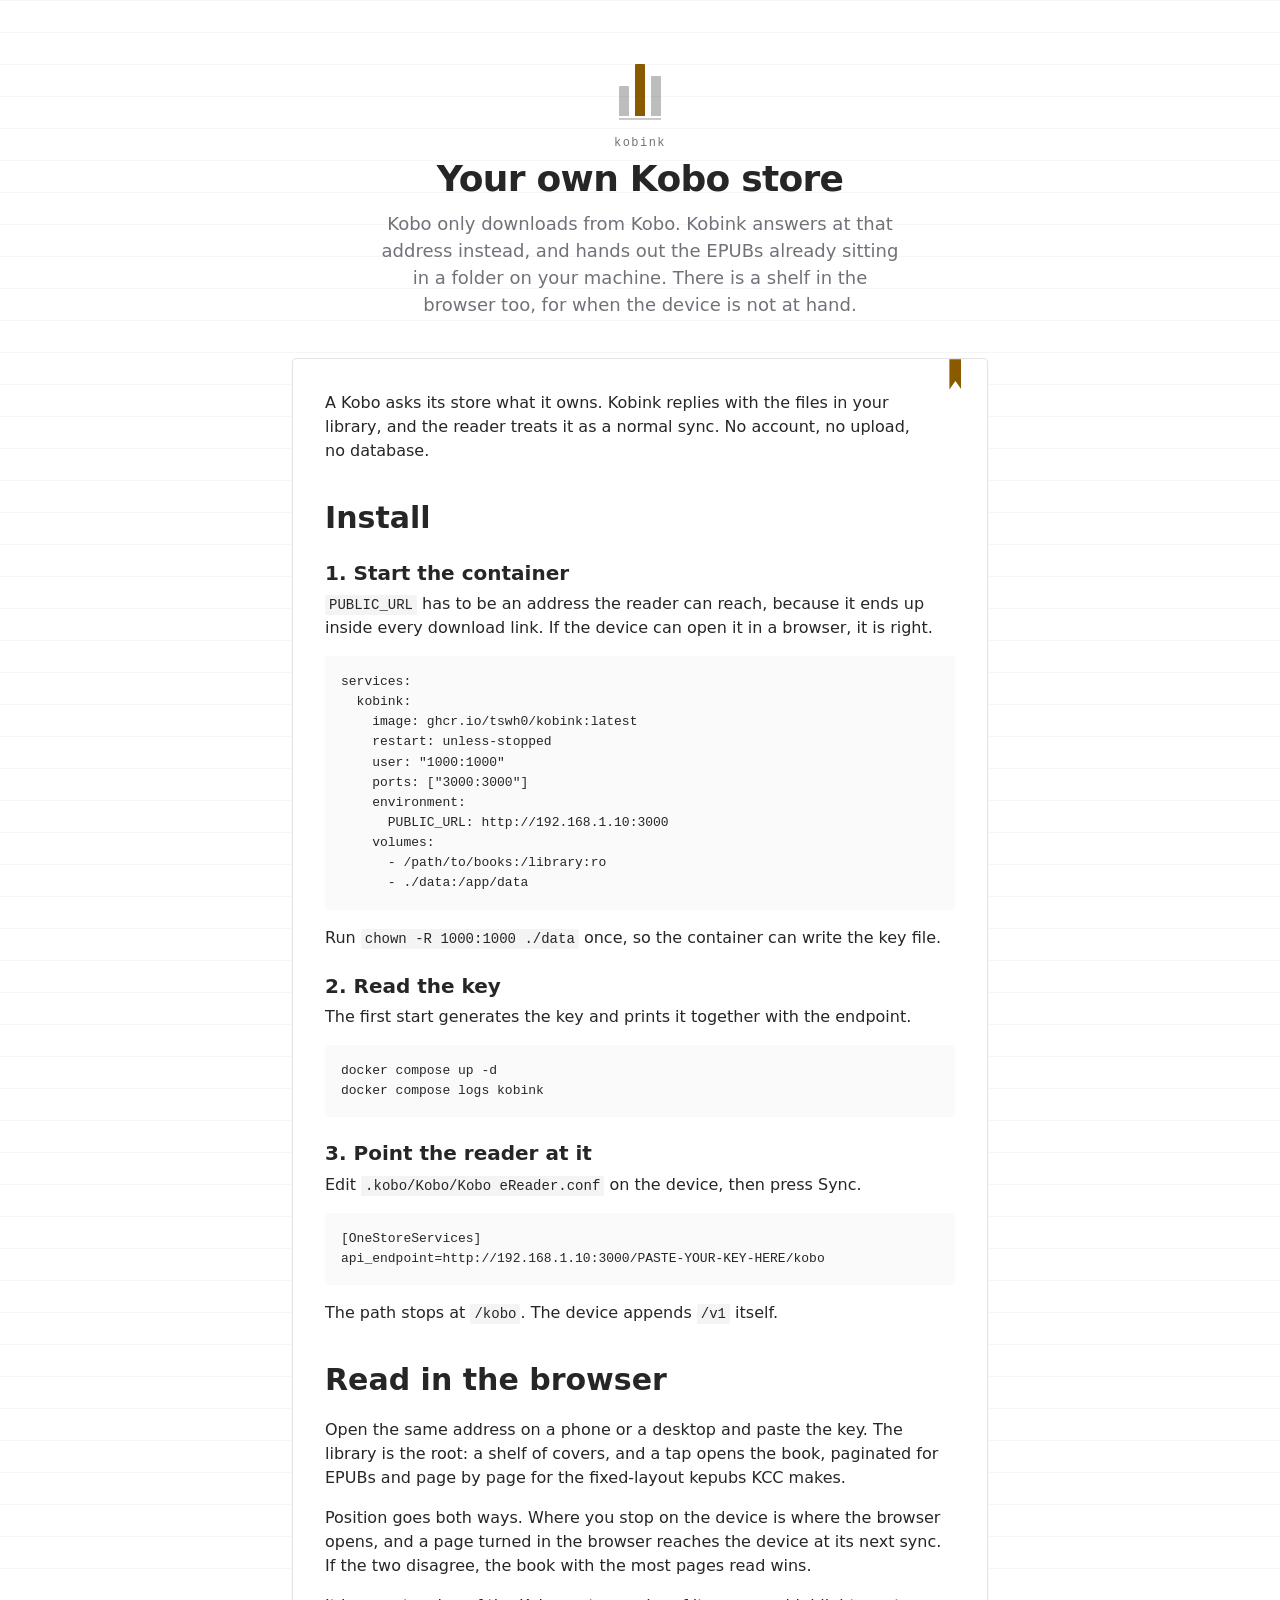
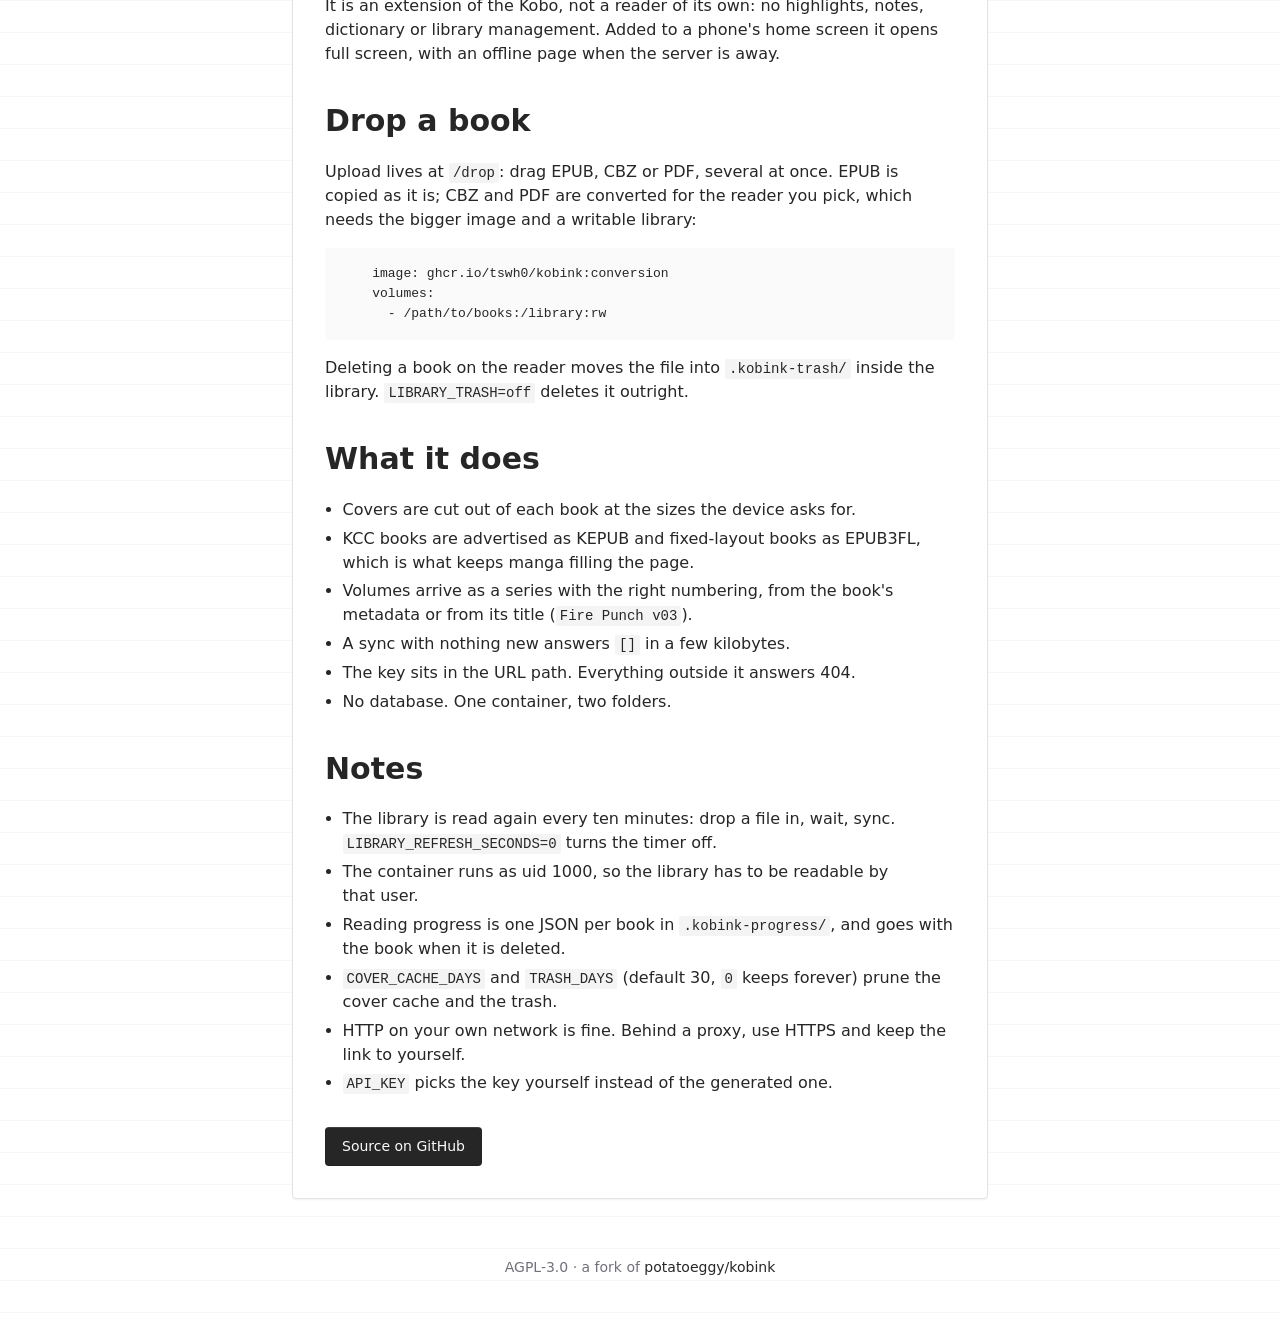
==== site/index.html @ 15091111 "docs: the whole install site lives here, not on the VPS site/ now holds exactly what Caddy serves at" ====
<!doctype html>
<html lang="en">
<head>
<meta charset="utf-8">
<meta name="viewport" content="width=device-width, initial-scale=1, viewport-fit=cover">
<title>kobink · your own Kobo store</title>
<meta name="description" content="Kobink answers the Kobo store's address from your own machine and serves the EPUBs in a folder, with a shelf and reader in the browser.">
<meta name="theme-color" content="#ffffff" media="(prefers-color-scheme: light)">
<meta name="theme-color" content="#0c0c0d" media="(prefers-color-scheme: dark)">
<link rel="stylesheet" href="oat.min.css">
<link rel="stylesheet" href="page.css">
<link rel="icon" href="favicon.ico" sizes="any">
<link rel="icon" type="image/png" href="favicon-32.png" sizes="32x32">
<link rel="icon" type="image/png" href="favicon-192.png" sizes="192x192">
<link rel="apple-touch-icon" href="apple-touch-icon.png">
</head>
<body>

<header class="hero">
  <span class="mark" aria-hidden="true"><i></i><i></i><i></i></span>
  <p class="eyebrow">kobink</p>
  <h1>Your own Kobo store</h1>
  <p class="lede">Kobo only downloads from Kobo. Kobink answers at that address instead, and hands out the EPUBs already sitting in a folder on your machine. There is a shelf in the browser too, for when the device is not at hand.</p>
</header>

<main class="shell">
  <article class="card">
    <p>A Kobo asks its store what it owns. Kobink replies with the files in your library, and the reader treats it as a normal sync. No account, no upload, no database.</p>

    <h2>Install</h2>

    <h3>1. Start the container</h3>
    <p><code>PUBLIC_URL</code> has to be an address the reader can reach, because it ends up inside every download link. If the device can open it in a browser, it is right.</p>
<pre><code>services:
  kobink:
    image: ghcr.io/tswh0/kobink:latest
    restart: unless-stopped
    user: "1000:1000"
    ports: ["3000:3000"]
    environment:
      PUBLIC_URL: http://192.168.1.10:3000
    volumes:
      - /path/to/books:/library:ro
      - ./data:/app/data</code></pre>
    <p>Run <code>chown -R 1000:1000 ./data</code> once, so the container can write the key file.</p>

    <h3>2. Read the key</h3>
    <p>The first start generates the key and prints it together with the endpoint.</p>
<pre><code>docker compose up -d
docker compose logs kobink</code></pre>

    <h3>3. Point the reader at it</h3>
    <p>Edit <code>.kobo/Kobo/Kobo eReader.conf</code> on the device, then press Sync.</p>
<pre><code>[OneStoreServices]
api_endpoint=http://192.168.1.10:3000/PASTE-YOUR-KEY-HERE/kobo</code></pre>
    <p>The path stops at <code>/kobo</code>. The device appends <code>/v1</code> itself.</p>

    <h2>Read in the browser</h2>
    <p>Open the same address on a phone or a desktop and paste the key. The library is the root: a shelf of covers, and a tap opens the book, paginated for EPUBs and page by page for the fixed-layout kepubs KCC makes.</p>
    <p>Position goes both ways. Where you stop on the device is where the browser opens, and a page turned in the browser reaches the device at its next sync. If the two disagree, the book with the most pages read wins.</p>
    <p>It is an extension of the Kobo, not a reader of its own: no highlights, notes, dictionary or library management. Added to a phone's home screen it opens full screen, with an offline page when the server is away.</p>

    <h2>Drop a book</h2>
    <p>Upload lives at <code>/drop</code>: drag EPUB, CBZ or PDF, several at once. EPUB is copied as it is; CBZ and PDF are converted for the reader you pick, which needs the bigger image and a writable library:</p>
<pre><code>    image: ghcr.io/tswh0/kobink:conversion
    volumes:
      - /path/to/books:/library:rw</code></pre>
    <p>Deleting a book on the reader moves the file into <code>.kobink-trash/</code> inside the library. <code>LIBRARY_TRASH=off</code> deletes it outright.</p>

    <h2>What it does</h2>
    <ul>
      <li>Covers are cut out of each book at the sizes the device asks for.</li>
      <li>KCC books are advertised as KEPUB and fixed-layout books as EPUB3FL, which is what keeps manga filling the page.</li>
      <li>Volumes arrive as a series with the right numbering, from the book's metadata or from its title (<code>Fire Punch v03</code>).</li>
      <li>A sync with nothing new answers <code>[]</code> in a few kilobytes.</li>
      <li>The key sits in the URL path. Everything outside it answers 404.</li>
      <li>No database. One container, two folders.</li>
    </ul>

    <h2>Notes</h2>
    <ul>
      <li>The library is read again every ten minutes: drop a file in, wait, sync. <code>LIBRARY_REFRESH_SECONDS=0</code> turns the timer off.</li>
      <li>The container runs as uid 1000, so the library has to be readable by that user.</li>
      <li>Reading progress is one JSON per book in <code>.kobink-progress/</code>, and goes with the book when it is deleted.</li>
      <li><code>COVER_CACHE_DAYS</code> and <code>TRASH_DAYS</code> (default 30, <code>0</code> keeps forever) prune the cover cache and the trash.</li>
      <li>HTTP on your own network is fine. Behind a proxy, use HTTPS and keep the link to yourself.</li>
      <li><code>API_KEY</code> picks the key yourself instead of the generated one.</li>
    </ul>

    <p class="mt-8"><a class="button" href="https://github.com/tswh0/kobink">Source on GitHub</a></p>
  </article>
</main>

<footer>
  <small>AGPL-3.0 · a fork of <a href="https://github.com/potatoeggy/kobink">potatoeggy/kobink</a></small>
</footer>

</body>
</html>
---- site/oat.min.css ----
@layer theme,base,components,animations,utilities;@layer base{*,*:before,*:after{box-sizing:border-box;-webkit-tap-highlight-color:transparent}*{margin:0}html{tab-size:4}body,dialog,[popover]{font-family:var(--font-sans);font-size:var(--text-regular);line-height:var(--leading-normal);color:var(--foreground)}body{background-color:var(--background);color:var(--foreground);-webkit-font-smoothing:antialiased}main{padding-block-start:var(--space-8)}img,picture,video,canvas,svg{max-width:100%}p,h1,h2,h3,h4,h5,h6{overflow-wrap:break-word}h1,h2,h3,h4,h5,h6{font-weight:var(--font-semibold);line-height:1.25;&:first-child{margin-block-start:0}}h1{font-size:var(--text-1);margin:var(--space-10) 0 var(--space-6)}h2{font-size:var(--text-2);margin:var(--space-8) 0 var(--space-5)}h3{font-size:var(--text-3);margin:var(--space-6) 0 var(--space-4)}h4{font-size:var(--text-4);margin:var(--space-5) 0 var(--space-3)}h5{font-size:var(--text-5);margin:var(--space-4) 0 var(--space-2)}h6{font-size:var(--text-regular);margin:var(--space-4) 0 var(--space-2)}p{margin-block-end:var(--space-4);&:last-child{margin-block-end:0}}a{color:var(--primary);text-decoration:none;text-underline-offset:2px;transition:color var(--transition-fast);&:hover{color:rgb(from var(--primary) r g b / .8)}}:is(p,blockquote,figcaption) a{text-decoration:underline}strong,b{font-weight:var(--font-semibold)}em,i{font-style:italic}small{font-size:var(--text-7)}code{font-family:var(--font-mono);font-size:.875em;padding:calc(var(--space-1) / 2) var(--space-1);background-color:var(--muted);border-radius:var(--radius-small)}pre{font-family:var(--font-mono);padding:var(--space-4);background-color:var(--faint);border-radius:var(--radius-medium);overflow-x:auto;margin-block-end:var(--space-4);code{padding:0;background:none;border-radius:0}}blockquote{border-inline-start:2px solid var(--border);padding-inline-start:var(--space-4);margin:var(--space-4) 0;color:var(--muted-foreground);font-style:italic}hr{border:none;border-top:1px solid var(--border);margin:var(--space-8) 0}ul,ol{padding-inline-start:var(--space-6);margin-block-end:var(--space-4)}ul{list-style-type:disc}ol{list-style-type:decimal}li{margin-block-end:var(--space-1)}mark{background-color:rgb(from var(--warning) r g b / .3);padding:calc(var(--space-1) / 2) var(--space-1);border-radius:var(--radius-small)}[hidden]{display:none}:focus-visible{outline:2px solid var(--ring);outline-offset:2px}:disabled,[aria-disabled=true]{cursor:not-allowed;opacity:.5}}@layer theme{:root{color-scheme:light dark;--background: light-dark(#fff, #09090b);--foreground: light-dark(#262626, #e5e5e5);--card: light-dark(#fff, #18181b);--card-foreground: light-dark(#262626, #e5e5e5);--primary: light-dark(#262626, #e5e5e5);--primary-foreground: light-dark(#fafafa, #18181b);--secondary: light-dark(#f4f4f5, #27272a);--secondary-foreground: light-dark(#262626, #fafafa);--muted: light-dark(#f4f4f5, #27272a);--muted-foreground: light-dark(#71717a, #a1a1aa);--faint: light-dark(#fafafa, #1e1e21);--faint-foreground: light-dark(#a1a1aa, #71717a);--accent: light-dark(#f4f4f5, #27272a);--danger: light-dark(#d32f2f, #f4807b);--danger-foreground: light-dark(#fafafa, #18181b);--success: light-dark(#008032, #6cc070);--success-foreground: light-dark(#fafafa, #18181b);--warning: light-dark(#a65b00, #f0a030);--warning-foreground: #09090b;--border: light-dark(#e4e4e7, #303036);--input: light-dark(#e4e4e7, #3f3f46);--ring: light-dark(#71717a, #a1a1aa);--space-1: .25rem;--space-2: .5rem;--space-3: .75rem;--space-4: 1rem;--space-5: 1.25rem;--space-6: 1.5rem;--space-8: 2rem;--space-10: 2.5rem;--space-12: 3rem;--space-14: 3.5rem;--space-16: 4rem;--space-18: 4.5rem;--radius-small: .125rem;--radius-medium: .25rem;--radius-large: .5rem;--radius-full: 9999px;--bar-height: .5rem;--font-sans: system-ui, sans-serif;--font-mono: ui-monospace, Consolas, monospace;--text-1: clamp(1.75rem, 1.5rem + 1.1vw, 2.25rem);--text-2: clamp(1.5rem, 1.3rem + .8vw, 1.875rem);--text-3: clamp(1.25rem, 1.1rem + .5vw, 1.5rem);--text-4: clamp(1.125rem, 1.05rem + .3vw, 1.25rem);--text-5: 1.125rem;--text-6: 1rem;--text-7: .875rem;--text-8: .75rem;--text-regular: var(--text-6);--leading-normal: 1.5;--font-normal: 400;--font-medium: 500;--font-semibold: 600;--font-bold: 600;--shadow-small: 0 1px 2px rgb(0 0 0 / .06);--shadow-medium: 0 1px 2px rgb(0 0 0 / .08), 0 3px 6px -2px rgb(0 0 0 / .12);--shadow-large: 0 2px 4px -1px rgb(0 0 0 / .1), 0 10px 20px -8px rgb(0 0 0 / .22);--transition-fast: .12s cubic-bezier(.4, 0, .2, 1);--transition: .3s cubic-bezier(.32, .72, 0, 1);--z-dropdown: 50;--z-modal: 200}[data-variant=success]{--_variant-color: var(--success)}[data-variant=warning]{--_variant-color: var(--warning)}:is([data-variant=danger],[data-variant=error]){--_variant-color: var(--danger)}}@layer animations{@media(prefers-reduced-motion:reduce){*,*:before,*:after{animation-duration:.01ms!important;animation-iteration-count:1!important;transition-duration:.01ms!important;scroll-behavior:auto!important}}dialog::backdrop{opacity:1;transition:opacity .15s cubic-bezier(.4,0,.2,1);@starting-style{opacity:0}}@keyframes fade-in-up{0%{opacity:0;transform:translateY(4px)}to{opacity:1;transform:translateY(0)}}}@layer components{figure[data-variant=avatar]:not([role=group]){display:inline-flex;align-items:center;justify-content:center;width:var(--sz, 2.5rem);height:var(--sz, 2.5rem);color:var(--primary);background-color:var(--muted);border-radius:var(--radius-full);font-weight:var(--font-medium);overflow:hidden;>img{width:100%;height:100%;object-fit:cover}&.small{--sz: 2rem}&.large{--sz: 3.25rem}}figure[data-variant=avatar][role=group]{display:inline-flex;align-items:center;margin:0;& figure[data-variant=avatar]{isolation:isolate;margin-inline-end:calc(var(--space-5) * -1);border:2px solid var(--background);&:last-child{margin-inline-end:0}}&.small{--sz: 2rem;& figure[data-variant=avatar]{margin-inline-end:calc(var(--space-4) * -.8);border-width:1px}}&.large{--sz: 3.25rem;& figure[data-variant=avatar]{margin-inline-end:calc(var(--space-6) * -1)}}}}@layer base{:is(button,[type=submit],[type=reset],[type=button],a.button),::file-selector-button{--_hov: color-mix(in srgb, var(--primary), var(--background) 20%);display:inline-flex;align-items:center;justify-content:center;gap:var(--space-2);padding:var(--space-2) var(--space-4);font-family:inherit;font-size:var(--text-7);font-weight:var(--font-medium);line-height:var(--leading-normal);white-space:nowrap;text-decoration:none;background-color:var(--primary);color:var(--primary-foreground);border-radius:var(--radius-medium);border:1px solid;border-color:rgb(255 255 255 / .12) rgb(0 0 0 / .08) rgb(0 0 0 / .16);transition:background-color var(--transition-fast),border-color var(--transition-fast),color var(--transition-fast),opacity var(--transition-fast),transform var(--transition-fast);&:not(:disabled){cursor:pointer}&:hover:not(:disabled){background-color:var(--_hov)}&:active:not(:disabled){transform:translate(1px,1px)}&[data-variant=secondary]{--_hov: color-mix(in srgb, var(--secondary), var(--secondary-foreground) 6%);background-color:var(--secondary);color:var(--secondary-foreground);border-color:color-mix(in srgb,var(--secondary),var(--secondary-foreground) 7%);border-right-color:#0000001a;border-bottom-color:#0000001a}&[data-variant=danger]{--_hov: color-mix(in srgb, var(--danger), black 15%);background-color:var(--danger);color:var(--danger-foreground)}&:is(.outline,.ghost){--_hov: var(--accent);background-color:transparent;color:var(--foreground);&[data-variant=danger]{--_hov: color-mix(in srgb, var(--danger), transparent 90%);color:var(--danger)}&[data-variant=secondary]{--_hov: color-mix(in srgb, var(--secondary), transparent 80%);color:var(--secondary-foreground)}}&.outline{border-color:var(--border);&[data-variant=danger]{border-color:var(--danger)}&[data-variant=secondary]{border-color:var(--secondary)}}&.ghost{border-color:transparent}&.small{padding:var(--space-1) var(--space-3);font-size:var(--text-8)}&.large{height:3rem;padding:0 var(--space-6);font-size:var(--text-regular)}&.icon{width:2.5rem;padding:0;&.small{width:2rem}&.large{width:3rem}}}::file-selector-button{background-color:transparent;color:var(--foreground);border:1px solid var(--border)}::file-selector-button:hover{background-color:var(--accent)}}@layer components{menu.buttons{list-style-type:none;padding-inline-start:0;display:inline-flex;>li{&:first-child>*{border-start-start-radius:var(--radius-medium);border-end-start-radius:var(--radius-medium)}&:last-child>*{border-start-end-radius:var(--radius-medium);border-end-end-radius:var(--radius-medium)}>*{border-radius:0}&:not(:last-child)>*{border-inline-end:1px solid rgb(from var(--primary-foreground) r g b / .2)}}}}@layer base{label{display:block;font-size:var(--text-7);font-weight:var(--font-medium);&:has(input:where([type=checkbox],[type=radio])){display:inline-flex;align-items:center;gap:var(--space-2);row-gap:0;font-weight:var(--font-normal)}}:where(input:not([type=checkbox],[type=radio],[type=range],[type=file],[type=color],[type=submit],[type=reset],[type=button]),textarea,select){font-family:var(--font-sans);width:100%;margin-block-start:var(--space-1);padding:var(--space-2) var(--space-3);font-size:var(--text-7);line-height:var(--leading-normal);background-color:var(--background);color:var(--foreground);border:1px solid var(--input);border-radius:var(--radius-medium);transition:border-color var(--transition-fast),box-shadow var(--transition-fast);&::placeholder{color:var(--muted-foreground)}&:focus{outline:none;border-color:var(--ring);box-shadow:0 0 0 3px rgb(from var(--ring) r g b / .25);z-index:1}&:disabled{background-color:var(--muted)}&:is([aria-invalid=true],:user-invalid){border-color:var(--danger);&:focus{box-shadow:0 0 0 3px rgb(from var(--danger) r g b / .2)}}}textarea{height:auto;min-height:5rem;padding:var(--space-3);resize:vertical}select{appearance:none;background-image:url("data:image/svg+xml,%3Csvg xmlns='http://www.w3.org/2000/svg' width='16' height='16' viewBox='0 0 24 24' fill='none' stroke='%2371717a' stroke-width='2'%3E%3Cpath d='m6 9 6 6 6-6'/%3E%3C/svg%3E");background-repeat:no-repeat;background-position:right var(--space-2) center;padding-inline-end:var(--space-6)}input:where([type=checkbox],[type=radio]){appearance:none;width:1rem;height:1rem;margin:0;position:relative;background-color:var(--background);border:1px solid var(--input);transition:background-color var(--transition),border-color var(--transition),box-shadow var(--transition-fast);&:checked{background-color:var(--primary);border-color:var(--primary);&:after{content:"";position:absolute;inset:0;background-color:var(--primary-foreground);mask-position:center;mask-repeat:no-repeat;mask-size:100%}}}input[type=checkbox]{border-radius:var(--radius-small);&:checked:after{mask-image:url("data:image/svg+xml,%3Csvg xmlns='http://www.w3.org/2000/svg' viewBox='0 0 24 24' fill='none' stroke='currentColor' stroke-width='4'%3E%3Cpolyline points='20 6 9 17 4 12'/%3E%3C/svg%3E")}&[role=switch]{--switch-height: calc(var(--bar-height) * 3);--switch-inset: 2px;--switch-thumb: calc(var(--switch-height) - var(--switch-inset) * 3);width:calc(var(--switch-height) * 2);height:var(--switch-height);border-radius:var(--radius-full);background-color:var(--input);&:before{content:"";position:absolute;top:50%;left:var(--switch-inset);transform:translateY(-50%);width:var(--switch-thumb);height:var(--switch-thumb);background-color:var(--background);border-radius:var(--radius-full);transition:transform .35s cubic-bezier(.34,1.56,.64,1);box-shadow:var(--shadow-small)}&:checked{background-color:var(--primary);&:after{content:none}&:before{transform:translateY(-50%) translate(var(--switch-height))}}}}input[type=radio]{border-radius:var(--radius-full);&:checked:after{mask-image:url("data:image/svg+xml,%3Csvg xmlns='http://www.w3.org/2000/svg' viewBox='0 0 16 16'%3E%3Ccircle cx='8' cy='8' r='4' fill='currentColor'/%3E%3C/svg%3E")}}:where(input:where([type=checkbox],[type=radio],[type=range]),select):not(:disabled),label:has(input:where([type=checkbox],[type=radio]):not(:disabled)){cursor:pointer}input[type=range]{width:100%;height:var(--bar-height);appearance:none;background:var(--muted);border-radius:var(--radius-full);&::-webkit-slider-thumb{appearance:none;width:1.25rem;height:1.25rem;background:var(--primary);border-radius:var(--radius-full);transition:transform var(--transition-fast);&:hover{transform:scale(1.15)}}&::-moz-range-thumb{width:1.25rem;height:1.25rem;background:var(--primary);border:none;border-radius:var(--radius-full)}}fieldset{border:1px solid var(--border);border-radius:var(--radius-medium);padding:var(--space-4);margin-block-end:var(--space-4)}legend{font-size:var(--text-7);font-weight:var(--font-medium);padding:0 var(--space-2)}}@layer components{fieldset.group{display:flex;align-items:stretch;border:none;padding:0;>:is(input:not([type=submit],[type=reset],[type=button]),textarea,select){flex:1;margin-block-start:0;&:not(:focus):not(:last-child){border-inline-end-color:transparent}}>:is(input,textarea,select,button){border-radius:0;&:first-child{border-radius:var(--radius-medium) 0 0 var(--radius-medium)}&:last-child{border-radius:0 var(--radius-medium) var(--radius-medium) 0}}>legend,>label{float:inline-start;display:inline-flex;align-items:center;padding:0 var(--space-3);line-height:var(--leading-normal);font-weight:var(--font-normal);color:var(--muted-foreground);background-color:var(--muted);border:1px solid var(--input);&:not(:last-child){border-inline-end:0}&:first-child{border-radius:var(--radius-medium) 0 0 var(--radius-medium)}&:last-child{border-radius:0 var(--radius-medium) var(--radius-medium) 0}}}[data-field]{margin-block-end:var(--space-4);flex-wrap:wrap;[data-hint],.error{font-size:var(--text-8);font-weight:var(--font-normal);color:var(--muted-foreground);margin-block-start:var(--space-1);display:block;flex-basis:100%;min-inline-size:100%}.error{display:none}&:is([aria-invalid=true],:has([aria-invalid=true])) .error{display:block;color:var(--danger)}}}@layer base{.table{min-width:320px;width:100%;overflow-x:auto}table{border-collapse:collapse;width:100%;font-size:var(--text-7)}thead{border-bottom:1px solid var(--border)}tfoot{border-top:1px solid var(--border)}th,td{overflow-wrap:break-word}th{padding:var(--space-3) var(--space-2);text-align:start;font-weight:var(--font-medium);color:var(--muted-foreground)}td{padding:var(--space-3) var(--space-2)}tbody tr{border-bottom:1px solid var(--border);transition:background-color var(--transition-fast);&:last-child{border-bottom:none}&:hover{background-color:rgb(from var(--muted) r g b / .5)}}}@layer base{progress,meter{appearance:none;width:100%;height:var(--bar-height);border:none;border-radius:var(--radius-full);overflow:hidden;background:var(--muted)}progress{&::-webkit-progress-bar{background-color:var(--muted);border-radius:var(--radius-full)}&::-webkit-progress-value{background-color:var(--primary);border-radius:var(--radius-full);transition:width var(--transition)}&::-moz-progress-bar{background-color:var(--primary);border-radius:var(--radius-full)}}meter{&::-webkit-meter-bar{background:var(--muted);border:none;border-radius:var(--radius-full);height:var(--bar-height)}&::-webkit-meter-optimum-value,&::-webkit-meter-suboptimum-value,&::-webkit-meter-even-less-good-value{border-radius:var(--radius-full)}&::-webkit-meter-optimum-value{background:var(--success)}&::-webkit-meter-suboptimum-value{background:var(--warning)}&::-webkit-meter-even-less-good-value{background:var(--danger)}&::-moz-meter-bar{background:var(--success);border-radius:var(--radius-full)}&:-moz-meter-sub-optimum::-moz-meter-bar{background:var(--warning)}&:-moz-meter-sub-sub-optimum::-moz-meter-bar{background:var(--danger)}}}@layer components{[aria-busy=true]{&:before{content:"";display:inline-block;width:1.5rem;height:1.5rem;border:2px solid var(--muted);border-top-color:var(--primary);border-radius:var(--radius-full);animation:spin 1s linear infinite}&[data-spinner~=small]:before{width:1rem;height:1rem}&[data-spinner~=large]:before{width:2rem;height:2rem;border-width:3px}&[data-spinner~=overlay]{position:relative;>*{opacity:.3;pointer-events:none}&:before{position:absolute;inset:0;margin:auto;z-index:1}}}@keyframes spin{to{transform:rotate(360deg)}}}@layer components{:root{--grid-cols: 12;--grid-gap: 1.5rem;--container-max: 1280px;--container-pad: 1rem}.container{width:100%;max-width:var(--container-max);margin-inline:auto;padding-inline:var(--container-pad)}.row{display:grid;grid-template-columns:repeat(var(--grid-cols),1fr);gap:var(--grid-gap);width:100%}.col,[class*=col-]{grid-column-end:span calc(var(--span, var(--grid-cols)) + var(--offset, 0))}.col-1{--span: 1}.col-2{--span: 2}.col-3{--span: 3}.col-4{--span: 4}.col-5{--span: 5}.col-6{--span: 6}.col-7{--span: 7}.col-8{--span: 8}.col-9{--span: 9}.col-10{--span: 10}.col-11{--span: 11}.col-12{--span: 12}.offset-1{--offset: 1}.offset-2{--offset: 2}.offset-3{--offset: 3}.offset-4{--offset: 4}.offset-5{--offset: 5}.offset-6{--offset: 6}[class*=offset-]{margin-inline-start:calc(var(--offset) * (100% + var(--grid-gap)) / (var(--span) + var(--offset)))}.col-end{grid-column-start:span var(--span, 1);grid-column-end:-1}@media(max-width:768px){.row{--grid-cols: 4;--grid-gap: 1rem}.col,[class*=col-]{--span: 4}[class*=offset-]{--offset: 0;margin-inline-start:0}}}@layer components{.card{background-color:var(--card);color:var(--card-foreground);border:1px solid var(--border);border-radius:var(--radius-medium);box-shadow:var(--shadow-small);padding:var(--space-6)}}@layer components{[role=alert]{position:relative;display:flex;gap:var(--space-3);padding:var(--space-4) var(--space-6);background-color:var(--background);border:1px solid var(--border);border-radius:var(--radius-medium);font-size:var(--text-7);border-left-width:var(--space-2);border-left-color:var(--border);&[data-variant]{border-width:0 0 0 var(--space-2)}&:is([data-variant=error],[data-variant=danger],[data-variant=success],[data-variant=warning]){color:var(--_variant-color);border-left-color:var(--_variant-color);background-color:light-dark(color-mix(in srgb,var(--_variant-color) 8%,transparent),color-mix(in srgb,var(--_variant-color) 20%,transparent));& a{color:var(--_variant-color)}}}}@layer components{.badge{display:inline-flex;align-items:center;justify-content:center;gap:var(--space-1);padding:calc(var(--space-1) / 2) var(--space-3);font-size:var(--text-8);font-weight:var(--font-medium);text-wrap:nowrap;line-height:var(--leading-normal);background-color:var(--primary);color:var(--primary-foreground);border-radius:var(--radius-full);&.outline{background-color:transparent;color:var(--foreground);border:1px solid var(--border)}&[data-variant=secondary]{background-color:var(--secondary);color:var(--secondary-foreground)}&:is([data-variant=success],[data-variant=warning],[data-variant=danger]){color:var(--_variant-color);background-color:light-dark(color-mix(in srgb,var(--_variant-color) 10%,transparent),color-mix(in srgb,var(--_variant-color) 30%,transparent))}position:relative;button{all:unset;position:absolute;right:0;padding-inline:var(--space-3) var(--space-2);cursor:pointer;opacity:0;pointer-events:none;border-start-end-radius:inherit;border-end-end-radius:inherit;background-color:color-mix(in srgb,var(--muted) 60%,transparent);transition:opacity var(--transition-fast)}&:hover button,button:focus-visible{opacity:1;pointer-events:auto}}a.badge:hover,a:hover .badge{opacity:.8}}@layer components{details{border:1px solid var(--border);border-radius:var(--radius-medium);overflow:hidden;+details{margin-top:-1px;border-start-start-radius:0;border-start-end-radius:0}&:has(+details){border-end-start-radius:0;border-end-end-radius:0}&[open] summary{border-bottom:1px solid var(--border)}}summary{display:flex;align-items:center;justify-content:space-between;gap:var(--space-2);padding:var(--space-4);font-weight:var(--font-medium);cursor:pointer;user-select:none;transition:background-color var(--transition-fast);&:hover{background-color:var(--muted)}&::-webkit-details-marker,&::marker{display:none}&:after{content:"";width:1em;height:1em;flex-shrink:0;background-color:currentColor;mask-image:url("data:image/svg+xml,%3Csvg xmlns='http://www.w3.org/2000/svg' viewBox='0 0 24 24' fill='none' stroke='currentColor' stroke-width='2'%3E%3Cpath d='m6 9 6 6 6-6'/%3E%3C/svg%3E");mask-size:contain;mask-repeat:no-repeat;transition:transform var(--transition)}details[open] &:after{transform:rotate(180deg)}}details>*:not(summary){margin:var(--space-4)}details[open]>*:not(summary){animation:fade-in-up .4s cubic-bezier(.32,.72,0,1) both}}@layer components{[role=tablist]{display:inline-flex;align-items:center;gap:var(--space-1);padding:var(--space-1);background-color:var(--muted);border-radius:var(--radius-medium)}[role=tab]{display:inline-flex;align-items:center;justify-content:center;padding:var(--space-2) var(--space-3);font-size:var(--text-7);font-weight:var(--font-medium);white-space:nowrap;background-color:transparent;color:var(--foreground);border:none;border-radius:calc(var(--radius-medium) - 2px);cursor:pointer;transition:background-color var(--transition),color var(--transition-fast),box-shadow var(--transition);&:hover{color:var(--muted-foreground)}&[aria-selected=true]{background-color:var(--background);box-shadow:var(--shadow-small)}}[role=tabpanel]{padding:var(--space-4) 0;&:focus-visible{outline:none}&:not([hidden]){animation:fade-in-up .4s cubic-bezier(.32,.72,0,1) both}}}@layer components{dialog{position:fixed;inset:0;z-index:var(--z-modal);width:min(100% - 2rem,32rem);max-height:85vh;margin:auto;padding:0;background-color:var(--card);border:1px solid var(--border);border-radius:var(--radius-large);box-shadow:var(--shadow-large);opacity:0;transform:translateY(.5rem) scale(.96);transition:opacity .2s ease,transform .3s cubic-bezier(.32,.72,0,1),overlay .3s ease allow-discrete,display .3s ease allow-discrete;&:is([open],:popover-open){opacity:1;transform:translateY(0) scale(1)}@starting-style{&:is([open],:popover-open){opacity:0;transform:translateY(.5rem) scale(.96)}}&::backdrop{background-color:#0000;transition:background-color .3s ease,overlay .3s ease allow-discrete,display .3s ease allow-discrete}&:is([open],:popover-open)::backdrop{background-color:light-dark(rgb(0 0 0 / .4),rgb(0 0 0 / .8))}@starting-style{&:is([open],:popover-open)::backdrop{background-color:#0000}}>header,>form>header{display:flex;flex-direction:column;gap:var(--space-1);padding:var(--space-6);padding-block-end:0;>:is(h1,h2,h3,h4,h5,h6){margin-block-end:0}>p{font-size:var(--text-7);color:var(--muted-foreground);margin-block-end:0}}:is(&,&>form)>:is(p,div,section){padding:var(--space-6);overflow-y:auto}>footer,>form>footer{display:flex;justify-content:flex-end;gap:var(--space-2);padding:var(--space-6);padding-block-start:0}}}@layer components{ot-dropdown{[popover]:not(.ot-tooltip){position:fixed;margin:0;min-width:12rem;background-color:var(--card);border:1px solid var(--border);border-radius:var(--radius-medium);box-shadow:var(--shadow-medium);opacity:0;transform:translateY(-4px) scale(.97);transition:opacity .15s ease-out,transform .25s cubic-bezier(.32,.72,0,1),display .25s allow-discrete,overlay .25s allow-discrete;&:popover-open{opacity:1;transform:translateY(0) scale(1)}@starting-style{&:popover-open{opacity:0;transform:translateY(-4px) scale(.97)}}hr{margin:var(--space-1) 0}}[role=menuitem]{display:flex;width:100%;padding:var(--space-2) var(--space-3);justify-content:start;cursor:pointer;&:hover,&:focus{background-color:var(--accent);outline:none}}}}@layer components{.toast-container{--_stack-direction: 1;position:fixed;display:flex;flex-direction:column-reverse;margin:0;padding:0;border:none;background:transparent;overflow:visible;&::backdrop{display:none}&[data-placement^=top]{inset:var(--space-4) auto auto auto}&[data-placement^=bottom]{--_stack-direction: -1;inset:auto auto var(--space-4) auto;flex-direction:column}&[data-placement$=left]{left:var(--space-4)}&[data-placement$=center]{left:50%;transform:translate(-50%)}&[data-placement$=right]{right:var(--space-4)}&:not(:hover):not(:focus-within){display:grid;>.toast{--_depth: 0;grid-area:1 / 1;z-index:0;translate:0 calc(var(--space-2) * var(--_depth) * var(--_stack-direction));scale:calc(1 - var(--_depth) * .03) 1;&:nth-last-child(2){--_depth: 1}&:nth-last-child(3){--_depth: 2}&:nth-last-child(4){--_depth: 3}&:nth-last-child(5){--_depth: 4}&:not(:last-child){pointer-events:none}&:nth-last-child(n+6),&:not(:last-child)>*{visibility:hidden}}}}.toast{--transition: .4s;--transition-in: calc(var(--transition) - 50ms);padding:var(--space-5) var(--space-4);max-width:28rem;min-width:20rem;pointer-events:auto;background-color:var(--card);border:1px solid var(--border);border-inline-start-width:var(--space-1);border-inline-start-style:solid;border-inline-start-color:var(--_variant-color, var(--border));border-radius:var(--radius-medium);box-shadow:var(--shadow-medium);transition:opacity var(--transition-in),transform var(--transition-in) cubic-bezier(.32,.72,0,1),translate var(--transition) cubic-bezier(.32,.72,0,1),scale var(--transition) cubic-bezier(.32,.72,0,1);line-height:1;.toast-title{font-weight:600;margin:0 0 var(--space-3) 0;color:var(--_variant-color, inherit)}.toast-message{color:var(--muted-foreground)}>[data-close]{margin-inline-start:auto;background:none;border:none;padding:0;cursor:pointer;opacity:.5;&:hover{opacity:1}}margin:var(--space-2) 0;&[data-entering]{opacity:0;transform:translateY(-1rem) scale(.96)}&[data-exiting]{opacity:0;transition:opacity var(--transition)}}}@layer components{:root{--sidebar-width: 15rem}[data-sidebar-layout]{display:grid;grid-template-columns:var(--sidebar-width) 1fr;grid-template-rows:auto 1fr;height:100dvh;>main{grid-row:2;min-width:0;overflow-y:auto}>aside[data-sidebar]{grid-row:2;min-height:0;z-index:1;background-color:var(--background);border-inline-end:1px solid var(--border);box-shadow:none;display:flex;flex-direction:column;>:is(header,footer){flex-shrink:0;padding:var(--space-3)}>footer{margin-block-start:auto}>nav{flex:1;min-height:0;overflow-y:auto;padding:var(--space-3) var(--space-2);font-size:var(--text-7);ul{list-style:none;padding:0;margin:0;display:flex;flex-direction:column;gap:var(--space-1);li{margin:0}}a{display:flex;gap:var(--space-2);padding:var(--space-1) var(--space-3);color:var(--foreground);border-radius:var(--radius-medium);transition:background-color var(--transition-fast),color var(--transition-fast);&:is(:hover,[aria-current]){background-color:var(--accent)}}details{border:none;overflow:visible;+details{margin-top:0}&[open] summary{border-bottom:none}>ul{margin-inline-start:var(--space-4);padding:var(--space-1) 0}}summary{justify-content:flex-start;padding:var(--space-2) var(--space-3);border-radius:var(--radius-small);&:after{width:.75rem;height:.75rem;margin-inline-start:auto}}}}>:is(nav,header)[data-topnav]{grid-column:1 / -1}}:is(nav,header)[data-topnav]{position:sticky;top:0;z-index:5;display:flex;align-items:center;gap:var(--space-3);padding:var(--space-2) var(--space-4);background-color:var(--background);border-bottom:1px solid var(--border);box-shadow:none}:is([data-sidebar-toggle],[data-sidebar-header]){display:none}[data-sidebar-toggle]{padding:0 var(--space-1);background:none;border:1px solid var(--border);border-radius:var(--radius-small)}@media(min-width:769px){[data-sidebar-layout=always]{transition:grid-template-columns var(--transition);[data-sidebar-toggle]{display:inline-block}>aside[data-sidebar]{transform:translate(0);opacity:1;transition:transform var(--transition),opacity var(--transition),visibility var(--transition)}&[data-sidebar-open]{grid-template-columns:0px 1fr;gap:0;>aside[data-sidebar]{overflow:hidden;min-width:0;transform:translate(-100%);opacity:0;visibility:hidden;border-inline-end:none}}}}@media(max-width:768px){[data-sidebar-layout]{grid-template-columns:1fr;>main{grid-column:1}>aside[data-sidebar]{grid-column:1;z-index:2;width:min(var(--sidebar-width),100vw);transform:translate(calc(-100% - 5rem));transition:transform var(--transition);box-shadow:var(--shadow-large)}&[data-sidebar-open]>aside[data-sidebar]{transform:translate(0)}}[data-sidebar-toggle]{display:inline-block}[data-sidebar-header]{display:flex;align-items:center;gap:var(--space-3);padding:var(--space-3) var(--space-4);border-bottom:1px solid var(--border)}}}@layer components{ot-taginput{display:flex;flex-wrap:wrap;align-items:center;gap:var(--space-2);padding:var(--space-2) var(--space-3);background-color:var(--background);border:1px solid var(--input);border-radius:var(--radius-medium);cursor:text;transition:border-color var(--transition-fast),box-shadow var(--transition-fast);width:100%;min-height:calc(1lh + var(--space-5));&:focus-within{border-color:var(--ring);box-shadow:0 0 0 2px rgb(from var(--ring) r g b / .2)}&[aria-disabled=true]{cursor:not-allowed;.badge button{opacity:0;pointer-events:none}}input{flex:1;min-width:8ch;margin:0;padding:0;border:none;background:none;&:focus{box-shadow:none}}}}@layer components{[role=status].skeleton{--_c: light-dark( color-mix(in srgb, var(--muted) 15%, white), color-mix(in srgb, var(--muted) 90%, var(--foreground)) );margin-block-end:var(--space-3);background:var(--muted);border-radius:var(--radius-medium);animation:anim 2s infinite;background-size:200% 100%;background-image:linear-gradient(90deg,var(--muted) 0%,var(--_c) 50%,var(--muted) 100%);&.box{width:4rem;height:4rem}&.line{height:1rem;width:100%}}[role=status].skeleton:last-child{margin-block-end:0}@keyframes anim{0%{background-position:200% 0}to{background-position:-200% 0}}}@layer components{.ot-tooltip{--_x: 0;--_y: -1;&[data-tooltip-placement=bottom]{--_y: 1}&[data-tooltip-placement=left]{--_x: -1;--_y: 0}&[data-tooltip-placement=right]{--_x: 1;--_y: 0}position:fixed;inset:auto;margin:0;padding:0;border:0;max-width:none;max-height:none;overflow:visible;background:none;pointer-events:none;animation:ot-tooltip var(--transition-fast) .7s both;&:before,&:after{content:"";position:absolute;left:calc((var(--_x) + 1) * 50%);top:calc((var(--_y) + 1) * 50%);translate:-50% -50%;background:var(--foreground)}&:before{width:11px;height:11px;transform:translate(calc(var(--_x) * 10px),calc(var(--_y) * 10px)) rotate(45deg)}&:after{content:attr(data-tooltip);transform:translate(calc(var(--_x) * (50% + 10px)),calc(var(--_y) * (50% + 10px)));padding:var(--space-2) var(--space-3);font-size:var(--text-7);line-height:1;white-space:nowrap;color:var(--background);border-radius:var(--radius-medium)}}@keyframes ot-tooltip{0%{opacity:0;transform:translate(calc(var(--_x) * -4px),calc(var(--_y) * -4px))}}}@layer components{ot-upload{cursor:pointer;width:100%;&[data-drag]{border-color:var(--ring);box-shadow:0 0 0 2px rgb(from var(--ring) r g b / .2)}.badge{text-overflow:ellipsis;max-width:20ch;overflow:hidden;display:inline-block}}}@layer utilities{.align-left{text-align:start}.align-center{text-align:center}.align-right{text-align:end}.text-light{color:var(--muted-foreground)}.text-lighter{color:var(--faint-foreground)}.flex{display:flex}.flex-col{flex-direction:column}.items-center{align-items:center}.justify-center{justify-content:center}.justify-between{justify-content:space-between}.justify-end{justify-content:flex-end}.hstack{display:flex;align-items:center;gap:var(--space-3);flex-wrap:wrap;align-content:flex-start;height:auto;>*{margin:0}}.vstack{display:flex;flex-direction:column;gap:var(--space-3)}.gap-1{gap:var(--space-1)}.gap-2{gap:var(--space-2)}.gap-4{gap:var(--space-4)}.gap-6{gap:var(--space-6)}.mt-2{margin-block-start:var(--space-2)}.mt-4{margin-block-start:var(--space-4)}.mt-6{margin-block-start:var(--space-6)}.mt-8{margin-block-start:var(--space-8)}.mb-2{margin-block-end:var(--space-2)}.mb-4{margin-block-end:var(--space-4)}.mb-6{margin-block-end:var(--space-6)}.mb-8{margin-block-end:var(--space-8)}.p-4{padding:var(--space-4)}.w-100{width:100%}:is(ul,ol).unstyled{list-style:none;padding:0}a.unstyled{color:inherit;text-decoration:none;&:hover{color:var(--primary)}}}
---- site/page.css ----
:root {
  --spine: light-dark(#8a5a00, #e7b75c);
}

body {
  margin: 0;
  min-height: 100dvh;
  background-image: repeating-linear-gradient(
    to bottom,
    color-mix(in srgb, var(--foreground) 4%, transparent) 0 1px,
    transparent 1px 2rem
  );
}

.hero {
  max-width: 40rem;
  margin-inline: auto;
  padding: 4rem 1.25rem 2.5rem;
  text-align: center;
}
.hero .mark {
  --mark-size: 52px;
  --mark-gap: 6px;
  margin: 0 auto .9rem;
  border-bottom-color: color-mix(in srgb, var(--foreground) 24%, transparent);
}
.hero h1 {
  margin: .1rem 0 .6rem;
  font-size: var(--text-1);
  letter-spacing: -.02em;
  text-wrap: balance;
}
.hero .lede {
  max-width: 33rem;
  margin: 0 auto;
  color: var(--muted-foreground);
  font-size: var(--text-5);
  text-wrap: pretty;
}

.mark {
  --mark-size: 26px;
  --mark-gap: 3px;
  display: flex;
  align-items: flex-end;
  gap: var(--mark-gap);
  width: calc(var(--mark-size) * .81);
  height: var(--mark-size);
  padding-block-end: 2px;
  border-bottom: max(1px, calc(var(--mark-size) * .04)) solid var(--border);
  box-sizing: content-box;
}
.mark i {
  width: calc(var(--mark-size) * .19);
  border-radius: 1px 1px 0 0;
  background: color-mix(in srgb, var(--foreground) 30%, transparent);
}
.mark i:nth-child(1) { height: 58%; }
.mark i:nth-child(2) {
  height: 100%;
  background: var(--spine);
  animation: shelve 3.6s cubic-bezier(.3, .7, .3, 1) infinite;
}
.mark i:nth-child(3) { height: 76%; }

.eyebrow {
  margin: 0 0 .2rem;
  font-family: var(--font-mono);
  font-size: var(--text-8);
  letter-spacing: .12em;
  color: var(--muted-foreground);
}

.shell {
  width: 100%;
  max-width: 46rem;
  margin-inline: auto;
  padding-block-start: 0;
  padding-inline: max(1.25rem, env(safe-area-inset-left), env(safe-area-inset-right));
  padding-block-end: 3.5rem;
}
article.card {
  position: relative;
  padding: clamp(1.25rem, 4vw, 2rem);
}
article.card::before {
  content: "";
  position: absolute;
  inset-block-start: 0;
  inset-inline-end: 1.6rem;
  width: .75rem;
  height: 1.9rem;
  background: var(--spine);
  clip-path: polygon(0 0, 100% 0, 100% 100%, 50% 72%, 0 100%);
}
h2 {
  margin-block-start: 2.25rem;
  text-wrap: balance;
}
h3 {
  margin-block-start: 1.5rem;
  margin-block-end: .4rem;
  font-size: var(--text-4);
  text-wrap: balance;
}
p,
li {
  text-wrap: pretty;
}
ul {
  padding-inline-start: 1.1rem;
}
li + li {
  margin-block-start: .3rem;
}
pre {
  white-space: pre-wrap;
  overflow-wrap: anywhere;
  font-size: .8125rem;
  line-height: 1.55;
}
pre code {
  font-size: 1em;
}
footer {
  padding: 0 1.25rem calc(2.5rem + env(safe-area-inset-bottom));
  text-align: center;
}
footer small {
  color: var(--muted-foreground);
  font-size: var(--text-7);
}

@keyframes shelve {
  0%, 70%, 100% { transform: translateY(0); }
  78% { transform: translateY(-2px); }
  86% { transform: translateY(0); }
}
@media (max-width: 30rem) {
  .hero {
    padding-top: 2.75rem;
    text-align: start;
  }
  .hero .mark {
    margin-inline: 0;
    --mark-size: 40px;
    --mark-gap: 5px;
  }
  .hero .lede {
    font-size: var(--text-6);
  }
  pre {
    font-size: .75rem;
  }
}
@media (prefers-reduced-motion: reduce) {
  .mark i {
    animation: none;
  }
}
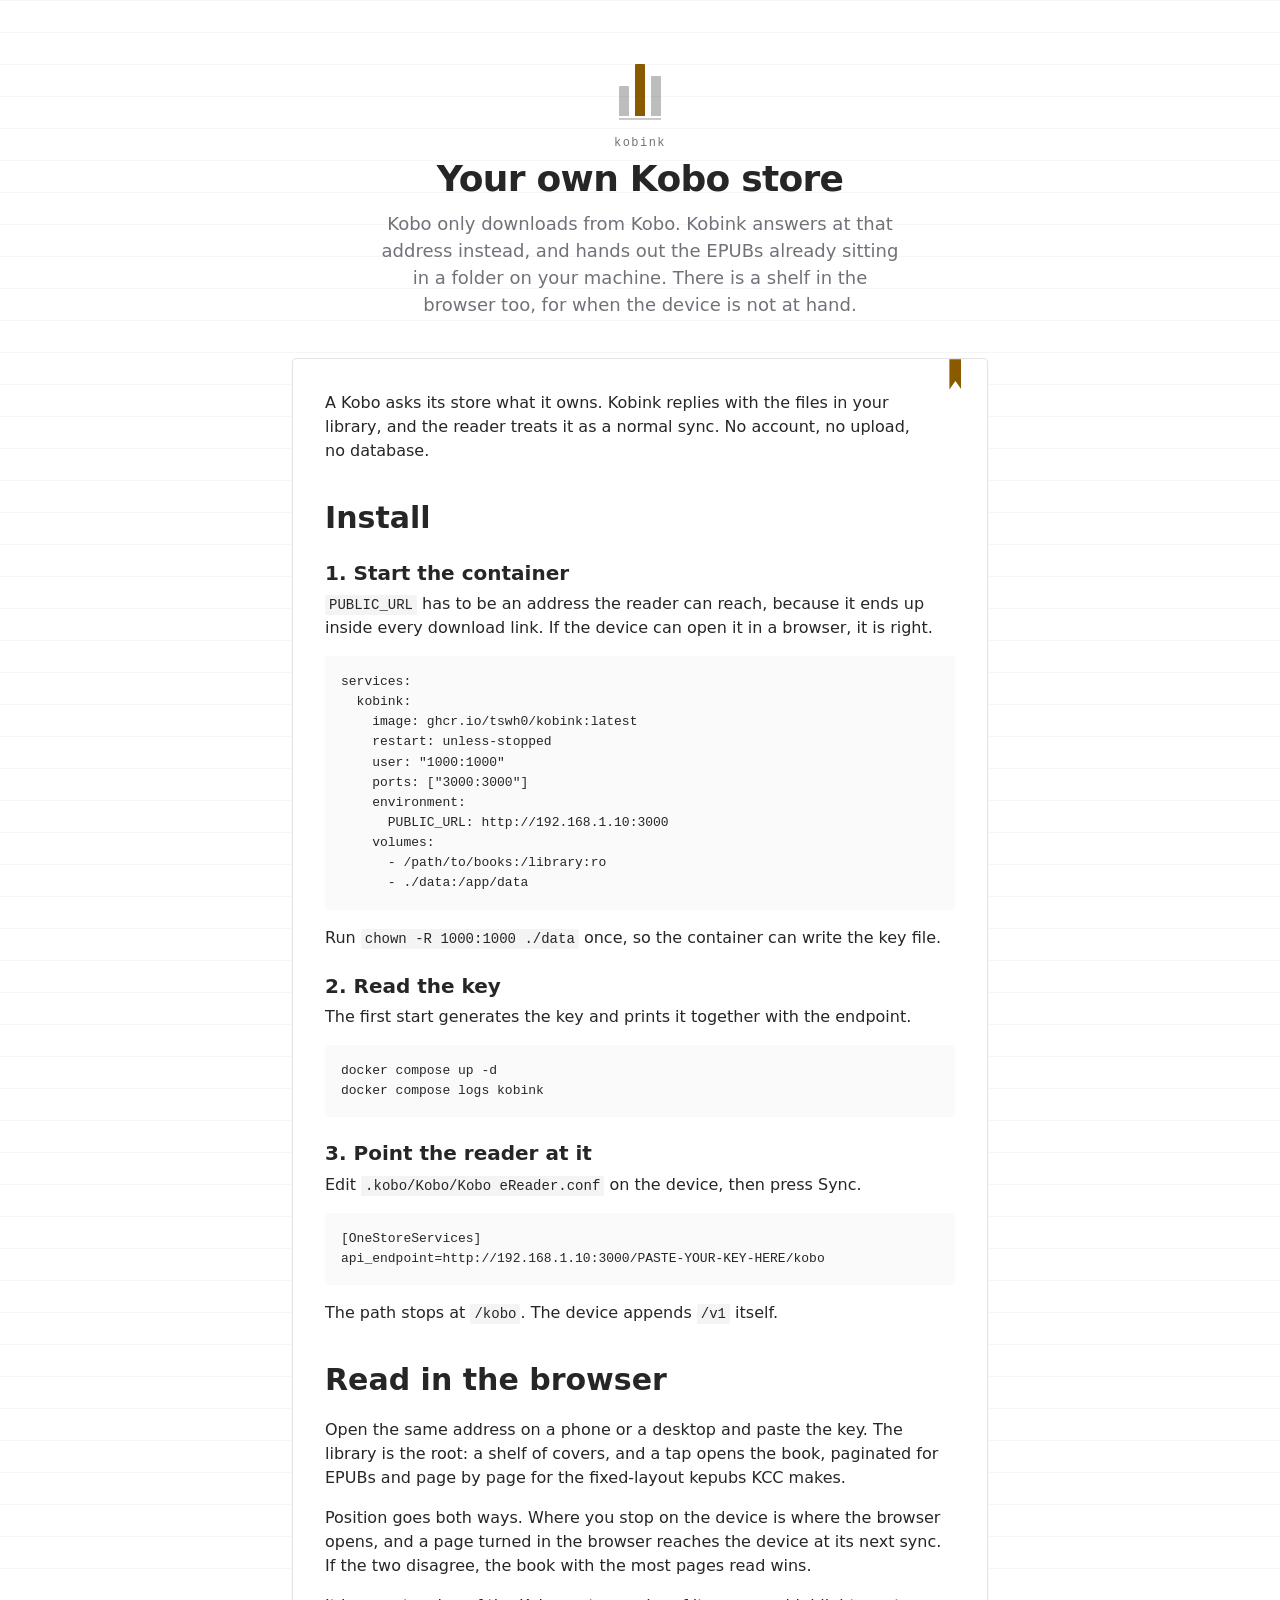
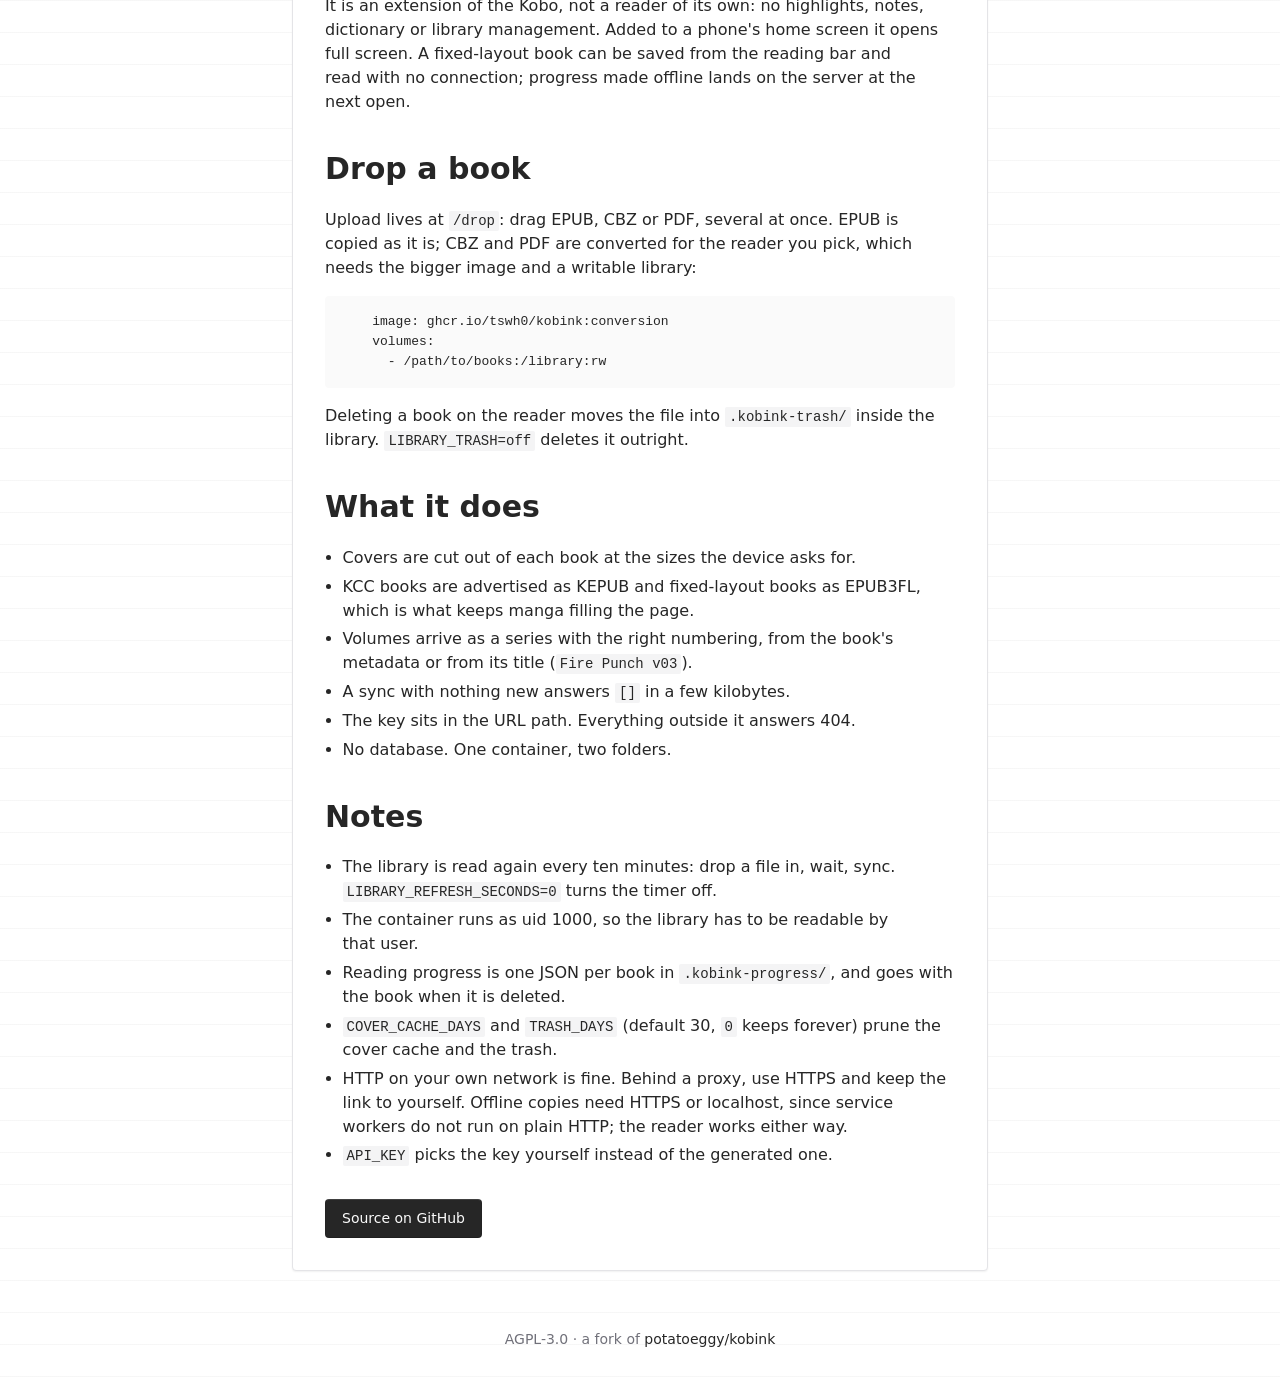
==== commit 4b47e042: "release: 1.7.0" ====
--- a/site/index.html
+++ b/site/index.html
@@ -58,7 +58,7 @@
     <h2>Read in the browser</h2>
     <p>Open the same address on a phone or a desktop and paste the key. The library is the root: a shelf of covers, and a tap opens the book, paginated for EPUBs and page by page for the fixed-layout kepubs KCC makes.</p>
     <p>Position goes both ways. Where you stop on the device is where the browser opens, and a page turned in the browser reaches the device at its next sync. If the two disagree, the book with the most pages read wins.</p>
-    <p>It is an extension of the Kobo, not a reader of its own: no highlights, notes, dictionary or library management. Added to a phone's home screen it opens full screen, with an offline page when the server is away.</p>
+    <p>It is an extension of the Kobo, not a reader of its own: no highlights, notes, dictionary or library management. Added to a phone's home screen it opens full screen. A fixed-layout book can be saved from the reading bar and read with no connection; progress made offline lands on the server at the next open.</p>
 
     <h2>Drop a book</h2>
     <p>Upload lives at <code>/drop</code>: drag EPUB, CBZ or PDF, several at once. EPUB is copied as it is; CBZ and PDF are converted for the reader you pick, which needs the bigger image and a writable library:</p>
@@ -83,7 +83,7 @@
       <li>The container runs as uid 1000, so the library has to be readable by that user.</li>
       <li>Reading progress is one JSON per book in <code>.kobink-progress/</code>, and goes with the book when it is deleted.</li>
       <li><code>COVER_CACHE_DAYS</code> and <code>TRASH_DAYS</code> (default 30, <code>0</code> keeps forever) prune the cover cache and the trash.</li>
-      <li>HTTP on your own network is fine. Behind a proxy, use HTTPS and keep the link to yourself.</li>
+      <li>HTTP on your own network is fine. Behind a proxy, use HTTPS and keep the link to yourself. Offline copies need HTTPS or localhost, since service workers do not run on plain HTTP; the reader works either way.</li>
       <li><code>API_KEY</code> picks the key yourself instead of the generated one.</li>
     </ul>
 
